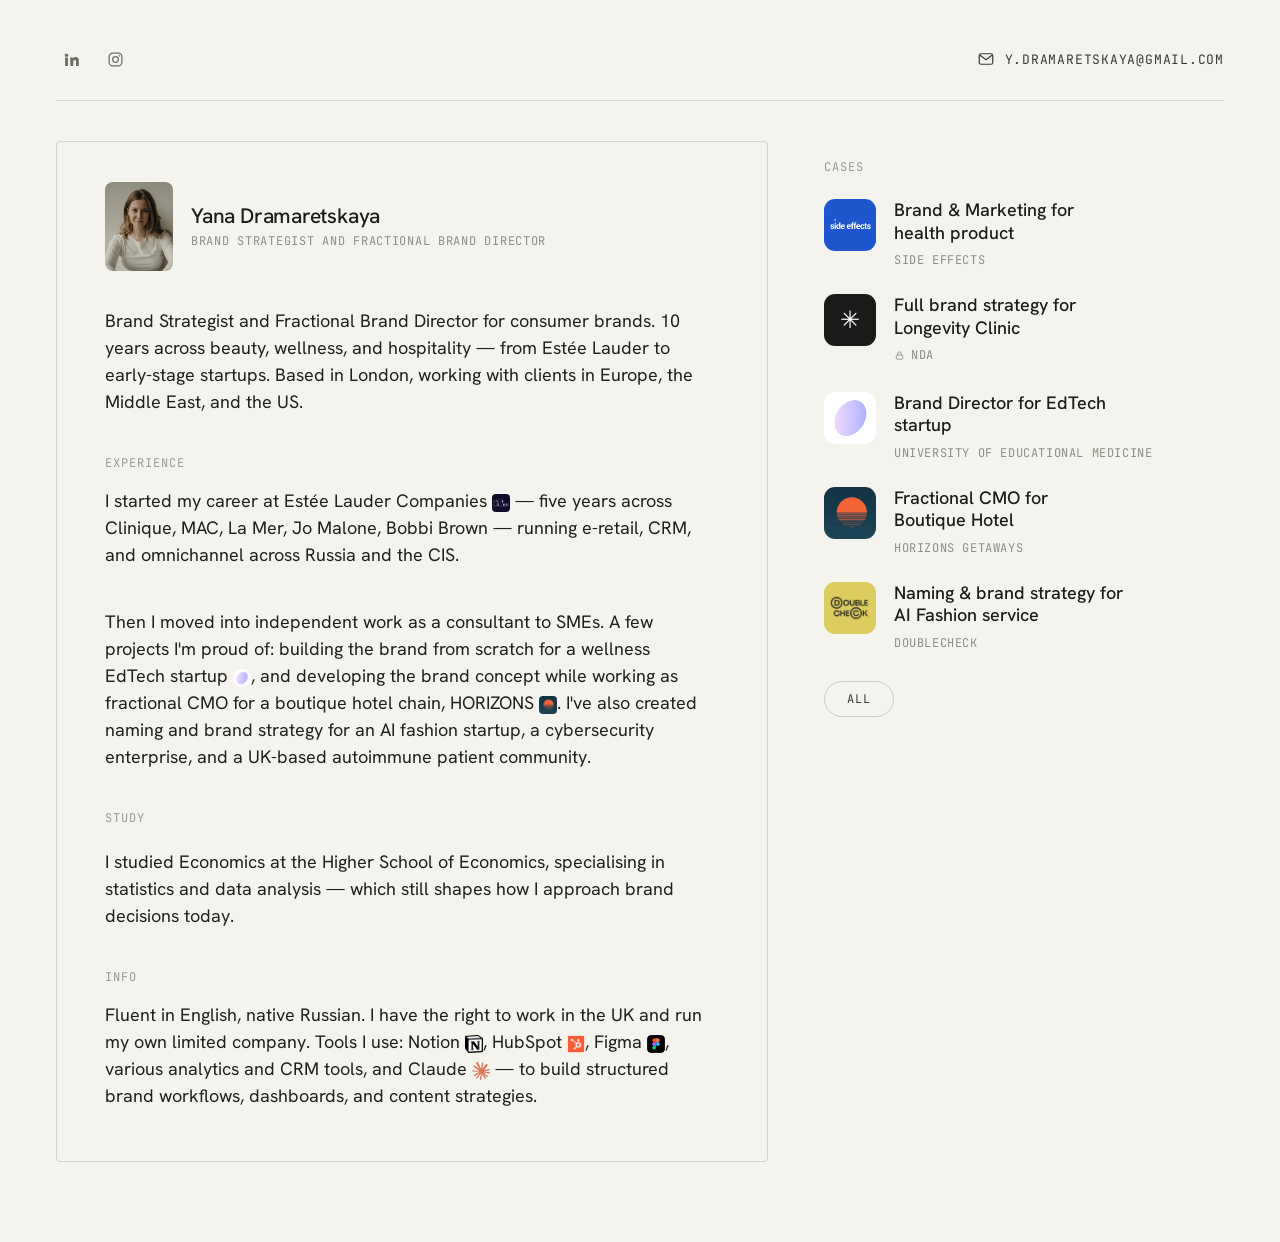
==== index.html @ 15976e36 "Add files via upload" ====
<!DOCTYPE html>
<html lang="en">
<head>
<meta charset="utf-8">
<meta name="viewport" content="width=device-width, initial-scale=1">
<title>Yana Dramaretskaya — Brand Strategist</title>
<link rel="preconnect" href="https://fonts.googleapis.com">
<link rel="preconnect" href="https://fonts.gstatic.com" crossorigin>
<link href="https://fonts.googleapis.com/css2?family=Hanken+Grotesk:wght@400;500;600&family=JetBrains+Mono:wght@400;500&display=swap" rel="stylesheet">
<style>
  * { box-sizing: border-box; }
  html, body { margin: 0; padding: 0; }
  body { background: #f4f3ee; }
  ::selection { background: #e3e1d8; }
</style>
</head>
<body>
<div style="min-height: 100vh; background: #f4f3ee; font-family: 'Hanken Grotesk', sans-serif; color: #1c1c1a; -webkit-font-smoothing: antialiased; padding: 44px 56px 80px;">

  <!-- Top bar -->
  <header style="display: flex; align-items: center; justify-content: space-between; max-width: 1360px; margin: 0 auto;">
    <div style="display: flex; align-items: center; gap: 14px;">
      <a href="#" style="display: inline-flex; align-items: center; justify-content: center; width: 30px; height: 30px; border-radius: 7px; color: #6f6e67; text-decoration: none;" aria-label="LinkedIn">
        <svg width="17" height="17" viewBox="0 0 24 24" fill="currentColor"><path d="M4.98 3.5a2.5 2.5 0 1 1 0 5 2.5 2.5 0 0 1 0-5zM3 9h4v12H3zM10 9h3.8v1.64h.05c.53-1 1.83-2.05 3.77-2.05 4.03 0 4.78 2.65 4.78 6.1V21h-4v-5.4c0-1.29-.02-2.95-1.8-2.95-1.8 0-2.08 1.4-2.08 2.85V21h-4z"></path></svg>
      </a>
      <a href="#" style="display: inline-flex; align-items: center; justify-content: center; width: 30px; height: 30px; border-radius: 7px; color: #6f6e67; text-decoration: none;" aria-label="Instagram">
        <svg width="17" height="17" viewBox="0 0 24 24" fill="none" stroke="currentColor" stroke-width="1.8"><rect x="3" y="3" width="18" height="18" rx="5"></rect><circle cx="12" cy="12" r="4"></circle><circle cx="17.4" cy="6.6" r="1.1" fill="currentColor" stroke="none"></circle></svg>
      </a>
    </div>
    <a href="mailto:Y.DRAMARETSKAYA@GMAIL.COM" style="display: inline-flex; align-items: center; gap: 10px; font-family: 'JetBrains Mono', monospace; font-size: 13px; letter-spacing: 0.06em; color: #3a3a36; text-decoration: none;">
      <svg width="18" height="18" viewBox="0 0 24 24" fill="none" stroke="currentColor" stroke-width="1.6"><rect x="3" y="5" width="18" height="14" rx="2.5"></rect><path d="M4 7l8 6 8-6"></path></svg>
      Y.DRAMARETSKAYA@GMAIL.COM
    </a>
  </header>

  <div style="max-width: 1360px; margin: 26px auto 0; height: 1px; background: #d7d6d0;"></div>

  <!-- Main grid -->
  <main style="max-width: 1360px; margin: 40px auto 0; display: grid; grid-template-columns: minmax(0, 1.78fr) minmax(0, 1fr); gap: 56px; align-items: start;">

    <!-- Left: bio card -->
    <section style="border: 1px solid #d2d1cb; border-radius: 4px; padding: 40px 48px 52px;">
      <div style="display: flex; align-items: center; gap: 18px; margin-bottom: 36px;">
        <img src="assets/images/yana.png" alt="Yana Dramaretskaya" style="width: 68px; height: 89px; border-radius: 8px; flex-shrink: 0; object-fit: cover;">
        <div>
          <div style="font-size: 21px; font-weight: 500; letter-spacing: -0.01em; line-height: 1.1;">Yana Dramaretskaya</div>
          <div style="font-family: 'JetBrains Mono', monospace; font-size: 12px; letter-spacing: 0.06em; color: #8e8d85; margin-top: 6px;">BRAND STRATEGIST AND FRACTIONAL BRAND DIRECTOR</div>
        </div>
      </div>

      <p style="font-size: 18px; line-height: 1.5; margin: 0 0 40px; max-width: 600px; color: #20201d;">Brand Strategist and Fractional Brand Director for consumer brands. 10 years across beauty, wellness, and hospitality — from Estée Lauder to early-stage startups. Based in London, working with clients in Europe, the Middle East, and the US.</p>

      <div style="font-family: 'JetBrains Mono', monospace; font-size: 12px; letter-spacing: 0.08em; color: #9b9a92; margin-bottom: 16px;">EXPERIENCE</div>
      <p style="font-size: 18px; line-height: 1.5; margin: 0 0 40px; max-width: 600px; color: #20201d;">I started my career at Estée Lauder Companies <img src="assets/images/estee-lauder.jpeg" alt="Estée Lauder" style="display: inline-block; width: 18px; height: 18px; border-radius: 4px; object-fit: cover; vertical-align: middle;"> — five years across Clinique, MAC, La Mer, Jo Malone, Bobbi Brown — running e-retail, CRM, and omnichannel across Russia and the CIS.</p>
      <p style="font-size: 18px; line-height: 1.5; margin: 0 0 40px; max-width: 600px; color: #20201d;">Then I moved into independent work as a consultant to SMEs. A few projects I'm proud of: building the brand from scratch for a wellness EdTech startup <img src="assets/images/edtech.png" alt="EdTech" style="display: inline-block; width: 18px; height: 18px; border-radius: 50%; object-fit: cover; vertical-align: middle;">, and developing the brand concept while working as fractional CMO for a boutique hotel chain, HORIZONS <img src="assets/images/horizons.png" alt="HORIZONS" style="display: inline-block; width: 18px; height: 18px; border-radius: 4px; object-fit: cover; vertical-align: middle;">. I've also created naming and brand strategy for an AI fashion startup, a cybersecurity enterprise, and a UK-based autoimmune patient community.</p>

      <div style="font-family: 'JetBrains Mono', monospace; font-size: 12px; letter-spacing: 0.08em; color: #9b9a92; margin-bottom: 22px;">STUDY</div>
      <p style="font-size: 18px; line-height: 1.5; margin: 0 0 40px; max-width: 600px; color: #20201d;">I studied Economics at the Higher School of Economics, specialising in statistics and data analysis — which still shapes how I approach brand decisions today.</p>

      <div style="font-family: 'JetBrains Mono', monospace; font-size: 12px; letter-spacing: 0.08em; color: #9b9a92; margin-bottom: 16px;">INFO</div>
      <p style="font-size: 18px; line-height: 1.5; margin: 0; max-width: 600px; color: #20201d;">Fluent in English, native Russian. I have the right to work in the UK and run my own limited company. Tools I use: Notion <img src="assets/images/notion.png" alt="Notion" style="display: inline-block; width: 18px; height: 18px; object-fit: contain; vertical-align: middle;">, HubSpot <img src="assets/images/hubspot.png" alt="HubSpot" style="display: inline-block; width: 18px; height: 18px; border-radius: 4px; object-fit: contain; vertical-align: middle;">, Figma <img src="assets/images/figma.png" alt="Figma" style="display: inline-block; width: 18px; height: 18px; border-radius: 4px; object-fit: contain; vertical-align: middle;">, various analytics and CRM tools, and Claude <img src="assets/images/claude.png" alt="Claude" style="display: inline-block; width: 18px; height: 18px; object-fit: contain; vertical-align: middle;"> — to build structured brand workflows, dashboards, and content strategies.</p>
    </section>

    <!-- Right: cases -->
    <aside style="padding-top: 18px;">
      <div style="font-family: 'JetBrains Mono', monospace; font-size: 12px; letter-spacing: 0.08em; color: #9b9a92; margin-bottom: 24px;">CASES</div>

      <a href="cases/side-effects.html" style="display: flex; gap: 18px; text-decoration: none; color: inherit; margin-bottom: 26px;">
        <img src="assets/images/side-effects.png" alt="Side Effects" style="width: 52px; height: 52px; border-radius: 11px; flex-shrink: 0; object-fit: cover;">
        <div>
          <div style="font-size: 18px; line-height: 1.25; font-weight: 500; max-width: 230px;">Brand &amp; Marketing for health product</div>
          <div style="font-family: 'JetBrains Mono', monospace; font-size: 12px; letter-spacing: 0.05em; color: #8e8d85; margin-top: 8px;">SIDE EFFECTS</div>
        </div>
      </a>

      <a href="#" style="display: flex; gap: 18px; text-decoration: none; color: inherit; margin-bottom: 26px;">
        <div style="width: 52px; height: 52px; border-radius: 11px; flex-shrink: 0; background: #1a1a18; display: flex; align-items: center; justify-content: center; color: #fff; font-size: 24px; line-height: 1;">✳</div>
        <div>
          <div style="font-size: 18px; line-height: 1.25; font-weight: 500; max-width: 230px;">Full brand strategy for Longevity Clinic</div>
          <div style="display: inline-flex; align-items: center; gap: 6px; font-family: 'JetBrains Mono', monospace; font-size: 12px; letter-spacing: 0.05em; color: #8e8d85; margin-top: 8px;"><svg width="11" height="11" viewBox="0 0 24 24" fill="none" stroke="currentColor" stroke-width="2"><rect x="5" y="11" width="14" height="9" rx="2"></rect><path d="M8 11V8a4 4 0 0 1 8 0v3"></path></svg>NDA</div>
        </div>
      </a>

      <a href="cases/university.html" style="display: flex; gap: 18px; text-decoration: none; color: inherit; margin-bottom: 26px;">
        <img src="assets/images/edtech.png" alt="EdTech" style="width: 52px; height: 52px; border-radius: 11px; flex-shrink: 0; object-fit: cover;">
        <div>
          <div style="font-size: 18px; line-height: 1.25; font-weight: 500; max-width: 230px;">Brand Director for EdTech startup</div>
          <div style="font-family: 'JetBrains Mono', monospace; font-size: 12px; letter-spacing: 0.05em; color: #8e8d85; margin-top: 8px;">UNIVERSITY OF EDUCATIONAL MEDICINE</div>
        </div>
      </a>

      <a href="cases/horizons.html" style="display: flex; gap: 18px; text-decoration: none; color: inherit; margin-bottom: 26px;">
        <img src="assets/images/horizons.png" alt="HORIZONS" style="width: 52px; height: 52px; border-radius: 11px; flex-shrink: 0; object-fit: cover;">
        <div>
          <div style="font-size: 18px; line-height: 1.25; font-weight: 500; max-width: 230px;">Fractional CMO for Boutique Hotel</div>
          <div style="font-family: 'JetBrains Mono', monospace; font-size: 12px; letter-spacing: 0.05em; color: #8e8d85; margin-top: 8px;">HORIZONS GETAWAYS</div>
        </div>
      </a>

      <a href="cases/doublecheck.html" style="display: flex; gap: 18px; text-decoration: none; color: inherit; margin-bottom: 30px;">
        <img src="assets/images/doublecheck.png" alt="DoubleCheck" style="width: 52px; height: 52px; border-radius: 11px; flex-shrink: 0; object-fit: cover;">
        <div>
          <div style="font-size: 18px; line-height: 1.25; font-weight: 500; max-width: 230px;">Naming &amp; brand strategy for AI Fashion service</div>
          <div style="font-family: 'JetBrains Mono', monospace; font-size: 12px; letter-spacing: 0.05em; color: #8e8d85; margin-top: 8px;">DOUBLECHECK</div>
        </div>
      </a>

      <a href="#" style="display: inline-flex; align-items: center; justify-content: center; padding: 9px 22px; border: 1px solid #cbcac4; border-radius: 999px; font-family: 'JetBrains Mono', monospace; font-size: 12px; letter-spacing: 0.08em; color: #3a3a36; text-decoration: none;">ALL</a>
    </aside>

  </main>
</div>
</body>
</html>
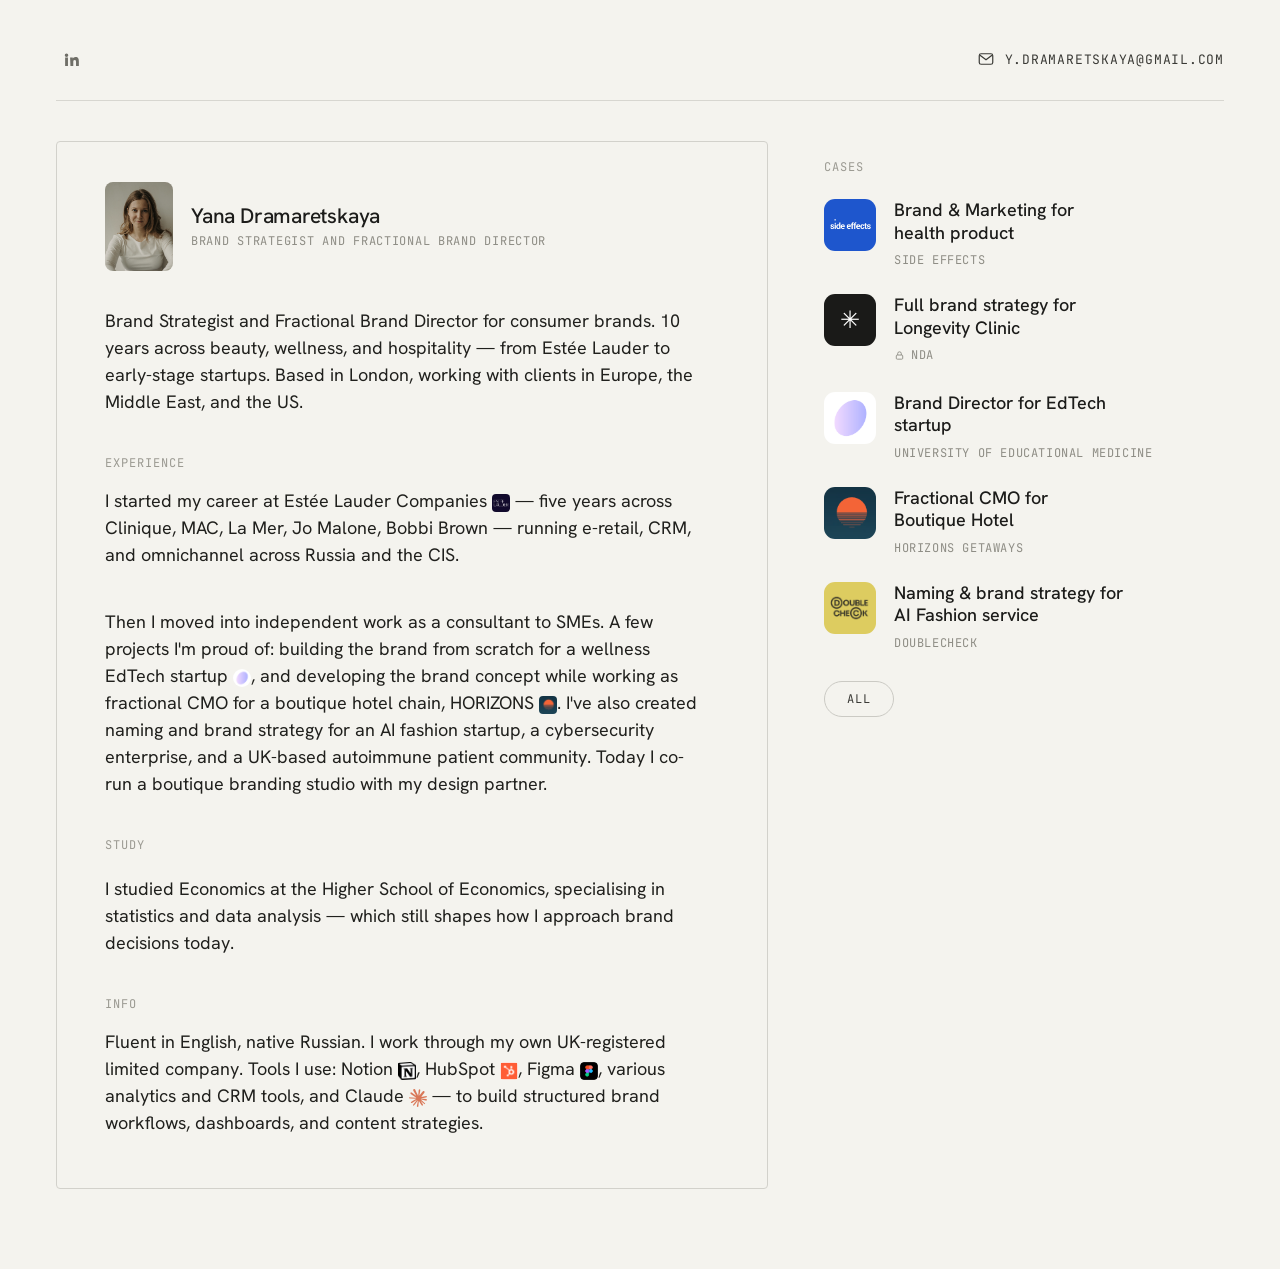
==== commit 5c6d5358: "Add files via upload" ====
--- a/index.html
+++ b/index.html
@@ -20,11 +20,8 @@
   <!-- Top bar -->
   <header style="display: flex; align-items: center; justify-content: space-between; max-width: 1360px; margin: 0 auto;">
     <div style="display: flex; align-items: center; gap: 14px;">
-      <a href="#" style="display: inline-flex; align-items: center; justify-content: center; width: 30px; height: 30px; border-radius: 7px; color: #6f6e67; text-decoration: none;" aria-label="LinkedIn">
+      <a href="https://www.linkedin.com/in/yanina-dramaretskaya/" target="_blank" rel="noopener" style="display: inline-flex; align-items: center; justify-content: center; width: 30px; height: 30px; border-radius: 7px; color: #6f6e67; text-decoration: none;" aria-label="LinkedIn">
         <svg width="17" height="17" viewBox="0 0 24 24" fill="currentColor"><path d="M4.98 3.5a2.5 2.5 0 1 1 0 5 2.5 2.5 0 0 1 0-5zM3 9h4v12H3zM10 9h3.8v1.64h.05c.53-1 1.83-2.05 3.77-2.05 4.03 0 4.78 2.65 4.78 6.1V21h-4v-5.4c0-1.29-.02-2.95-1.8-2.95-1.8 0-2.08 1.4-2.08 2.85V21h-4z"></path></svg>
-      </a>
-      <a href="#" style="display: inline-flex; align-items: center; justify-content: center; width: 30px; height: 30px; border-radius: 7px; color: #6f6e67; text-decoration: none;" aria-label="Instagram">
-        <svg width="17" height="17" viewBox="0 0 24 24" fill="none" stroke="currentColor" stroke-width="1.8"><rect x="3" y="3" width="18" height="18" rx="5"></rect><circle cx="12" cy="12" r="4"></circle><circle cx="17.4" cy="6.6" r="1.1" fill="currentColor" stroke="none"></circle></svg>
       </a>
     </div>
     <a href="mailto:Y.DRAMARETSKAYA@GMAIL.COM" style="display: inline-flex; align-items: center; gap: 10px; font-family: 'JetBrains Mono', monospace; font-size: 13px; letter-spacing: 0.06em; color: #3a3a36; text-decoration: none;">
@@ -52,13 +49,13 @@
 
       <div style="font-family: 'JetBrains Mono', monospace; font-size: 12px; letter-spacing: 0.08em; color: #9b9a92; margin-bottom: 16px;">EXPERIENCE</div>
       <p style="font-size: 18px; line-height: 1.5; margin: 0 0 40px; max-width: 600px; color: #20201d;">I started my career at Estée Lauder Companies <img src="assets/images/estee-lauder.jpeg" alt="Estée Lauder" style="display: inline-block; width: 18px; height: 18px; border-radius: 4px; object-fit: cover; vertical-align: middle;"> — five years across Clinique, MAC, La Mer, Jo Malone, Bobbi Brown — running e-retail, CRM, and omnichannel across Russia and the CIS.</p>
-      <p style="font-size: 18px; line-height: 1.5; margin: 0 0 40px; max-width: 600px; color: #20201d;">Then I moved into independent work as a consultant to SMEs. A few projects I'm proud of: building the brand from scratch for a wellness EdTech startup <img src="assets/images/edtech.png" alt="EdTech" style="display: inline-block; width: 18px; height: 18px; border-radius: 50%; object-fit: cover; vertical-align: middle;">, and developing the brand concept while working as fractional CMO for a boutique hotel chain, HORIZONS <img src="assets/images/horizons.png" alt="HORIZONS" style="display: inline-block; width: 18px; height: 18px; border-radius: 4px; object-fit: cover; vertical-align: middle;">. I've also created naming and brand strategy for an AI fashion startup, a cybersecurity enterprise, and a UK-based autoimmune patient community.</p>
+      <p style="font-size: 18px; line-height: 1.5; margin: 0 0 40px; max-width: 600px; color: #20201d;">Then I moved into independent work as a consultant to SMEs. A few projects I'm proud of: building the brand from scratch for a wellness EdTech startup <img src="assets/images/edtech.png" alt="EdTech" style="display: inline-block; width: 18px; height: 18px; border-radius: 50%; object-fit: cover; vertical-align: middle;">, and developing the brand concept while working as fractional CMO for a boutique hotel chain, HORIZONS <img src="assets/images/horizons.png" alt="HORIZONS" style="display: inline-block; width: 18px; height: 18px; border-radius: 4px; object-fit: cover; vertical-align: middle;">. I've also created naming and brand strategy for an AI fashion startup, a cybersecurity enterprise, and a UK-based autoimmune patient community. Today I co-run a boutique branding studio with my design partner.</p>
 
       <div style="font-family: 'JetBrains Mono', monospace; font-size: 12px; letter-spacing: 0.08em; color: #9b9a92; margin-bottom: 22px;">STUDY</div>
       <p style="font-size: 18px; line-height: 1.5; margin: 0 0 40px; max-width: 600px; color: #20201d;">I studied Economics at the Higher School of Economics, specialising in statistics and data analysis — which still shapes how I approach brand decisions today.</p>
 
       <div style="font-family: 'JetBrains Mono', monospace; font-size: 12px; letter-spacing: 0.08em; color: #9b9a92; margin-bottom: 16px;">INFO</div>
-      <p style="font-size: 18px; line-height: 1.5; margin: 0; max-width: 600px; color: #20201d;">Fluent in English, native Russian. I have the right to work in the UK and run my own limited company. Tools I use: Notion <img src="assets/images/notion.png" alt="Notion" style="display: inline-block; width: 18px; height: 18px; object-fit: contain; vertical-align: middle;">, HubSpot <img src="assets/images/hubspot.png" alt="HubSpot" style="display: inline-block; width: 18px; height: 18px; border-radius: 4px; object-fit: contain; vertical-align: middle;">, Figma <img src="assets/images/figma.png" alt="Figma" style="display: inline-block; width: 18px; height: 18px; border-radius: 4px; object-fit: contain; vertical-align: middle;">, various analytics and CRM tools, and Claude <img src="assets/images/claude.png" alt="Claude" style="display: inline-block; width: 18px; height: 18px; object-fit: contain; vertical-align: middle;"> — to build structured brand workflows, dashboards, and content strategies.</p>
+      <p style="font-size: 18px; line-height: 1.5; margin: 0; max-width: 600px; color: #20201d;">Fluent in English, native Russian. I work through my own UK-registered limited company. Tools I use: Notion <img src="assets/images/notion.png" alt="Notion" style="display: inline-block; width: 18px; height: 18px; object-fit: contain; vertical-align: middle;">, HubSpot <img src="assets/images/hubspot.png" alt="HubSpot" style="display: inline-block; width: 18px; height: 18px; border-radius: 4px; object-fit: contain; vertical-align: middle;">, Figma <img src="assets/images/figma.png" alt="Figma" style="display: inline-block; width: 18px; height: 18px; border-radius: 4px; object-fit: contain; vertical-align: middle;">, various analytics and CRM tools, and Claude <img src="assets/images/claude.png" alt="Claude" style="display: inline-block; width: 18px; height: 18px; object-fit: contain; vertical-align: middle;"> — to build structured brand workflows, dashboards, and content strategies.</p>
     </section>
 
     <!-- Right: cases -->
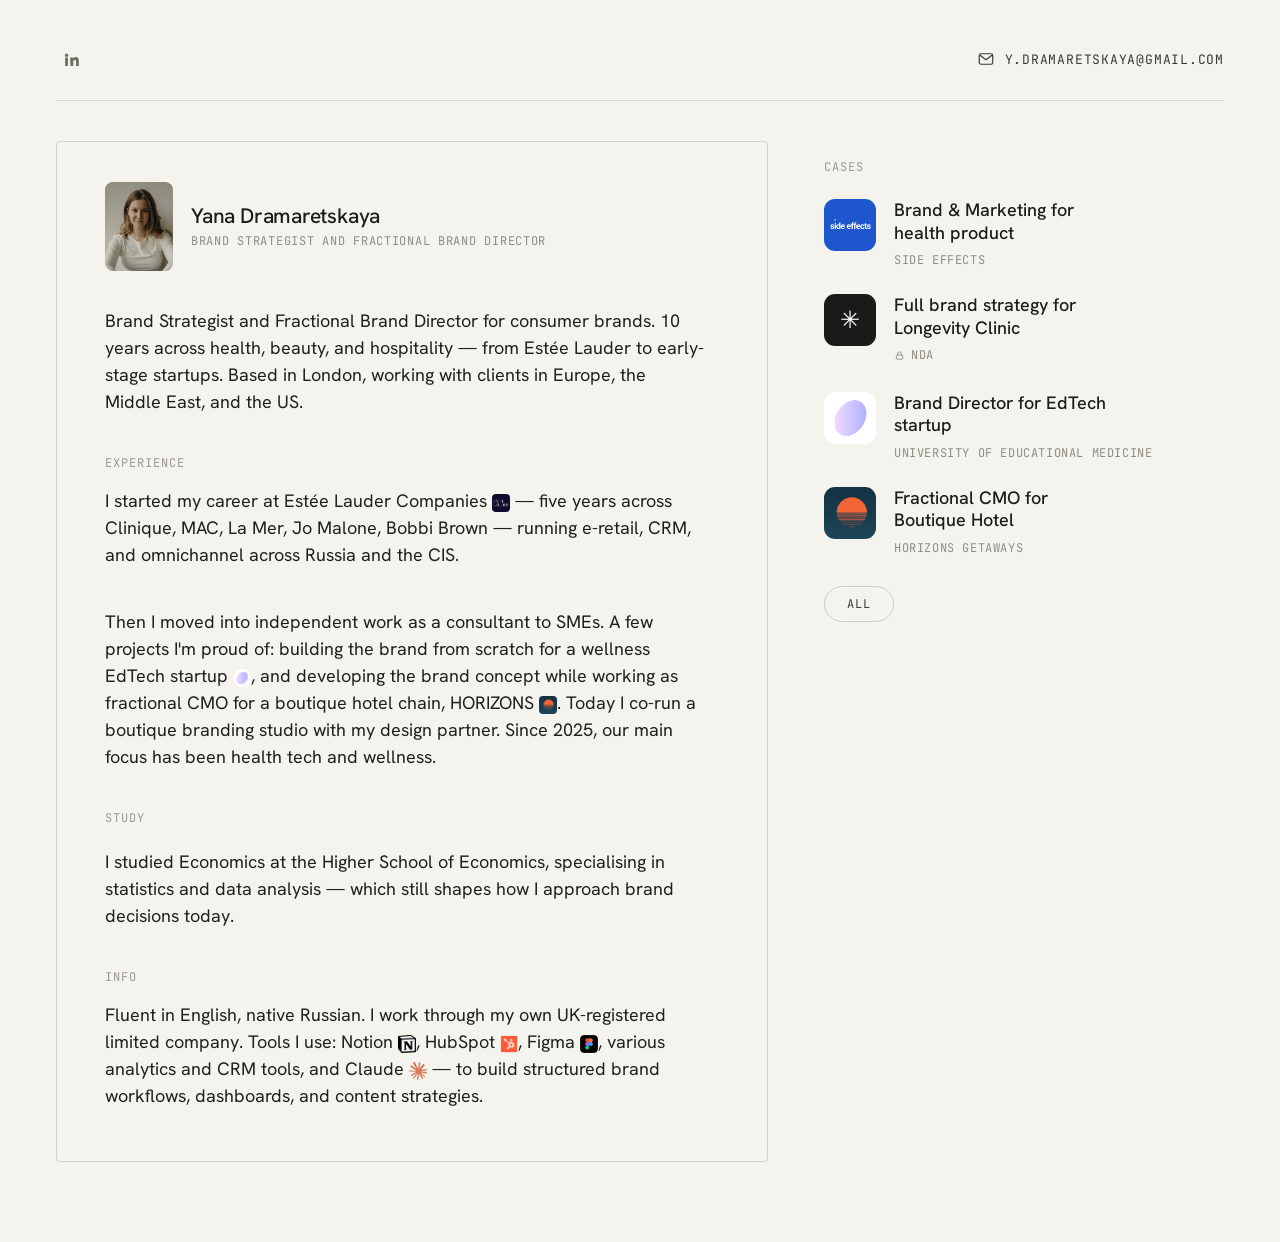
==== commit 658a78f1: "Add files via upload" ====
--- a/index.html
+++ b/index.html
@@ -45,11 +45,11 @@
         </div>
       </div>
 
-      <p style="font-size: 18px; line-height: 1.5; margin: 0 0 40px; max-width: 600px; color: #20201d;">Brand Strategist and Fractional Brand Director for consumer brands. 10 years across beauty, wellness, and hospitality — from Estée Lauder to early-stage startups. Based in London, working with clients in Europe, the Middle East, and the US.</p>
+      <p style="font-size: 18px; line-height: 1.5; margin: 0 0 40px; max-width: 600px; color: #20201d;">Brand Strategist and Fractional Brand Director for consumer brands. 10 years across health, beauty, and hospitality — from Estée Lauder to early-stage startups. Based in London, working with clients in Europe, the Middle East, and the US.</p>
 
       <div style="font-family: 'JetBrains Mono', monospace; font-size: 12px; letter-spacing: 0.08em; color: #9b9a92; margin-bottom: 16px;">EXPERIENCE</div>
       <p style="font-size: 18px; line-height: 1.5; margin: 0 0 40px; max-width: 600px; color: #20201d;">I started my career at Estée Lauder Companies <img src="assets/images/estee-lauder.jpeg" alt="Estée Lauder" style="display: inline-block; width: 18px; height: 18px; border-radius: 4px; object-fit: cover; vertical-align: middle;"> — five years across Clinique, MAC, La Mer, Jo Malone, Bobbi Brown — running e-retail, CRM, and omnichannel across Russia and the CIS.</p>
-      <p style="font-size: 18px; line-height: 1.5; margin: 0 0 40px; max-width: 600px; color: #20201d;">Then I moved into independent work as a consultant to SMEs. A few projects I'm proud of: building the brand from scratch for a wellness EdTech startup <img src="assets/images/edtech.png" alt="EdTech" style="display: inline-block; width: 18px; height: 18px; border-radius: 50%; object-fit: cover; vertical-align: middle;">, and developing the brand concept while working as fractional CMO for a boutique hotel chain, HORIZONS <img src="assets/images/horizons.png" alt="HORIZONS" style="display: inline-block; width: 18px; height: 18px; border-radius: 4px; object-fit: cover; vertical-align: middle;">. I've also created naming and brand strategy for an AI fashion startup, a cybersecurity enterprise, and a UK-based autoimmune patient community. Today I co-run a boutique branding studio with my design partner.</p>
+      <p style="font-size: 18px; line-height: 1.5; margin: 0 0 40px; max-width: 600px; color: #20201d;">Then I moved into independent work as a consultant to SMEs. A few projects I'm proud of: building the brand from scratch for a wellness EdTech startup <img src="assets/images/edtech.png" alt="EdTech" style="display: inline-block; width: 18px; height: 18px; border-radius: 50%; object-fit: cover; vertical-align: middle;">, and developing the brand concept while working as fractional CMO for a boutique hotel chain, HORIZONS <img src="assets/images/horizons.png" alt="HORIZONS" style="display: inline-block; width: 18px; height: 18px; border-radius: 4px; object-fit: cover; vertical-align: middle;">. Today I co-run a boutique branding studio with my design partner. Since 2025, our main focus has been health tech and wellness.</p>
 
       <div style="font-family: 'JetBrains Mono', monospace; font-size: 12px; letter-spacing: 0.08em; color: #9b9a92; margin-bottom: 22px;">STUDY</div>
       <p style="font-size: 18px; line-height: 1.5; margin: 0 0 40px; max-width: 600px; color: #20201d;">I studied Economics at the Higher School of Economics, specialising in statistics and data analysis — which still shapes how I approach brand decisions today.</p>
@@ -86,7 +86,7 @@
         </div>
       </a>
 
-      <a href="cases/horizons.html" style="display: flex; gap: 18px; text-decoration: none; color: inherit; margin-bottom: 26px;">
+      <a href="cases/horizons.html" style="display: flex; gap: 18px; text-decoration: none; color: inherit; margin-bottom: 30px;">
         <img src="assets/images/horizons.png" alt="HORIZONS" style="width: 52px; height: 52px; border-radius: 11px; flex-shrink: 0; object-fit: cover;">
         <div>
           <div style="font-size: 18px; line-height: 1.25; font-weight: 500; max-width: 230px;">Fractional CMO for Boutique Hotel</div>
@@ -94,13 +94,6 @@
         </div>
       </a>
 
-      <a href="cases/doublecheck.html" style="display: flex; gap: 18px; text-decoration: none; color: inherit; margin-bottom: 30px;">
-        <img src="assets/images/doublecheck.png" alt="DoubleCheck" style="width: 52px; height: 52px; border-radius: 11px; flex-shrink: 0; object-fit: cover;">
-        <div>
-          <div style="font-size: 18px; line-height: 1.25; font-weight: 500; max-width: 230px;">Naming &amp; brand strategy for AI Fashion service</div>
-          <div style="font-family: 'JetBrains Mono', monospace; font-size: 12px; letter-spacing: 0.05em; color: #8e8d85; margin-top: 8px;">DOUBLECHECK</div>
-        </div>
-      </a>
 
       <a href="#" style="display: inline-flex; align-items: center; justify-content: center; padding: 9px 22px; border: 1px solid #cbcac4; border-radius: 999px; font-family: 'JetBrains Mono', monospace; font-size: 12px; letter-spacing: 0.08em; color: #3a3a36; text-decoration: none;">ALL</a>
     </aside>
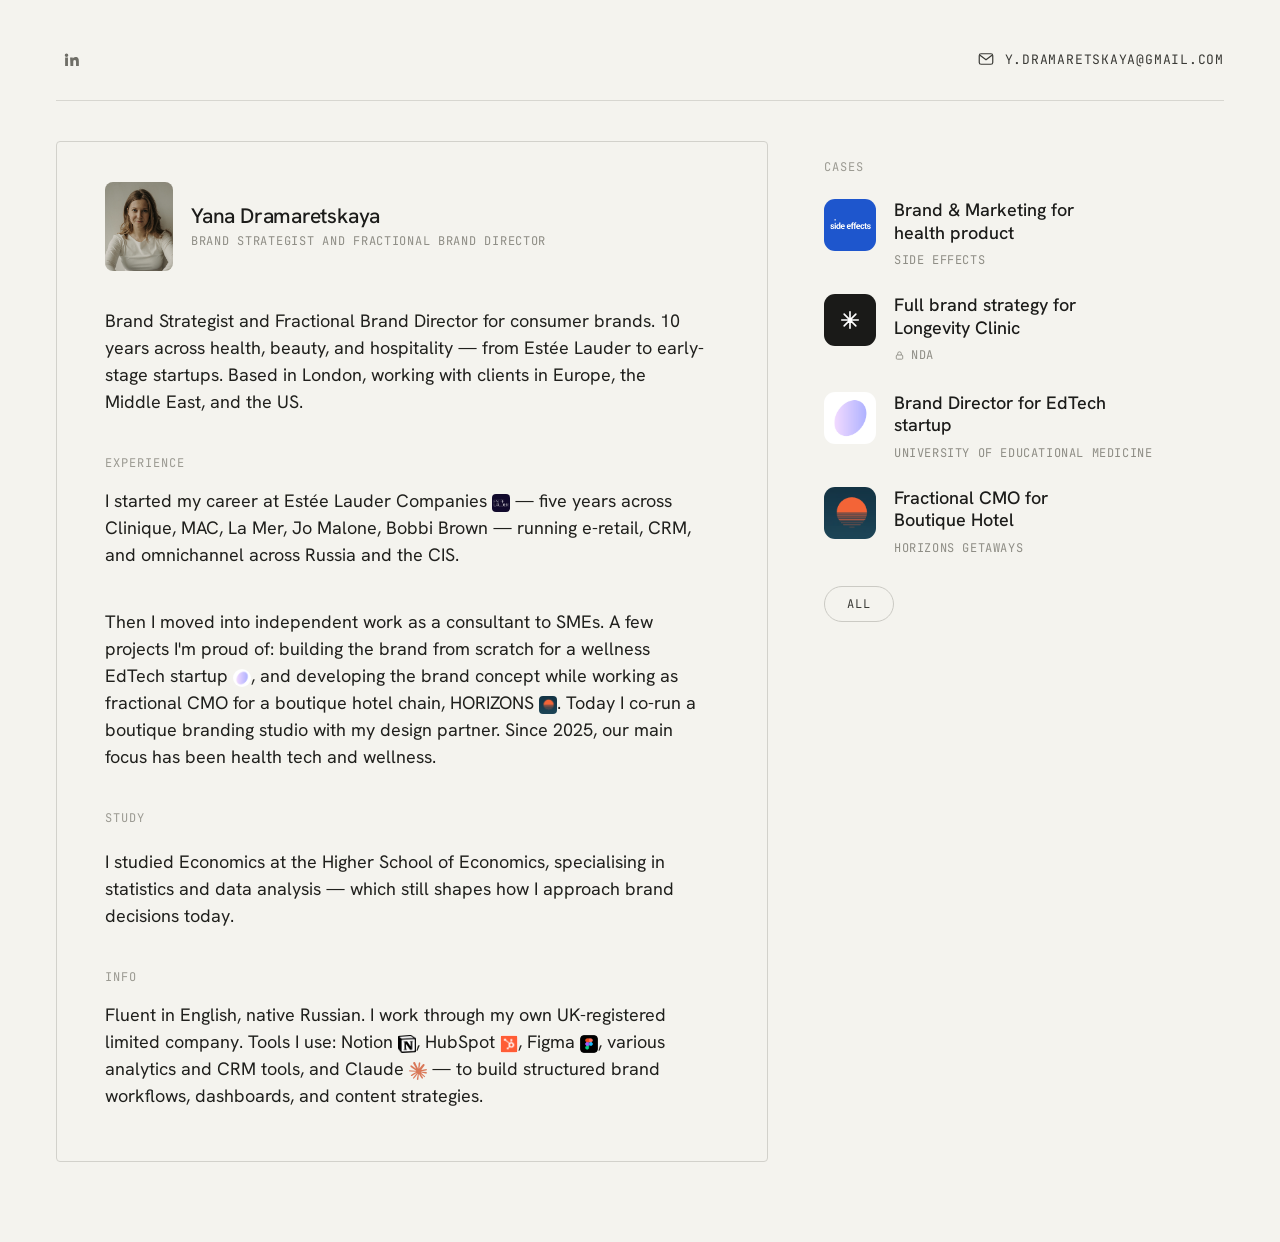
==== commit 7de56884: "Add files via upload" ====
--- a/index.html
+++ b/index.html
@@ -12,31 +12,50 @@
   html, body { margin: 0; padding: 0; }
   body { background: #f4f3ee; }
   ::selection { background: #e3e1d8; }
+  img { max-width: 100%; }
+
+  /* Tablet & mobile: one column, tighter spacing */
+  @media (max-width: 900px) {
+    .page { padding: 24px 20px 56px !important; }
+    .divider { margin-top: 18px !important; }
+    .grid { grid-template-columns: 1fr !important; gap: 44px !important; margin-top: 24px !important; }
+    .bio { padding: 28px 22px 32px !important; }
+    .bio p { font-size: 16px !important; margin-bottom: 30px !important; max-width: none !important; }
+    .bio p:last-of-type { margin-bottom: 0 !important; }
+    .cases { padding-top: 0 !important; }
+  }
+
+  /* Small phones */
+  @media (max-width: 420px) {
+    .page { padding: 20px 16px 48px !important; }
+    .email { font-size: 11px !important; letter-spacing: 0.03em !important; gap: 8px !important; }
+    .bio { padding: 24px 18px 28px !important; }
+  }
 </style>
 </head>
 <body>
-<div style="min-height: 100vh; background: #f4f3ee; font-family: 'Hanken Grotesk', sans-serif; color: #1c1c1a; -webkit-font-smoothing: antialiased; padding: 44px 56px 80px;">
+<div class="page" style="min-height: 100vh; background: #f4f3ee; font-family: 'Hanken Grotesk', sans-serif; color: #1c1c1a; -webkit-font-smoothing: antialiased; padding: 44px 56px 80px;">
 
   <!-- Top bar -->
-  <header style="display: flex; align-items: center; justify-content: space-between; max-width: 1360px; margin: 0 auto;">
+  <header class="topbar" style="display: flex; align-items: center; justify-content: space-between; max-width: 1360px; margin: 0 auto;">
     <div style="display: flex; align-items: center; gap: 14px;">
       <a href="https://www.linkedin.com/in/yanina-dramaretskaya/" target="_blank" rel="noopener" style="display: inline-flex; align-items: center; justify-content: center; width: 30px; height: 30px; border-radius: 7px; color: #6f6e67; text-decoration: none;" aria-label="LinkedIn">
         <svg width="17" height="17" viewBox="0 0 24 24" fill="currentColor"><path d="M4.98 3.5a2.5 2.5 0 1 1 0 5 2.5 2.5 0 0 1 0-5zM3 9h4v12H3zM10 9h3.8v1.64h.05c.53-1 1.83-2.05 3.77-2.05 4.03 0 4.78 2.65 4.78 6.1V21h-4v-5.4c0-1.29-.02-2.95-1.8-2.95-1.8 0-2.08 1.4-2.08 2.85V21h-4z"></path></svg>
       </a>
     </div>
-    <a href="mailto:Y.DRAMARETSKAYA@GMAIL.COM" style="display: inline-flex; align-items: center; gap: 10px; font-family: 'JetBrains Mono', monospace; font-size: 13px; letter-spacing: 0.06em; color: #3a3a36; text-decoration: none;">
+    <a class="email" href="mailto:Y.DRAMARETSKAYA@GMAIL.COM" style="display: inline-flex; align-items: center; gap: 10px; font-family: 'JetBrains Mono', monospace; font-size: 13px; letter-spacing: 0.06em; color: #3a3a36; text-decoration: none;">
       <svg width="18" height="18" viewBox="0 0 24 24" fill="none" stroke="currentColor" stroke-width="1.6"><rect x="3" y="5" width="18" height="14" rx="2.5"></rect><path d="M4 7l8 6 8-6"></path></svg>
       Y.DRAMARETSKAYA@GMAIL.COM
     </a>
   </header>
 
-  <div style="max-width: 1360px; margin: 26px auto 0; height: 1px; background: #d7d6d0;"></div>
+  <div class="divider" style="max-width: 1360px; margin: 26px auto 0; height: 1px; background: #d7d6d0;"></div>
 
   <!-- Main grid -->
-  <main style="max-width: 1360px; margin: 40px auto 0; display: grid; grid-template-columns: minmax(0, 1.78fr) minmax(0, 1fr); gap: 56px; align-items: start;">
+  <main class="grid" style="max-width: 1360px; margin: 40px auto 0; display: grid; grid-template-columns: minmax(0, 1.78fr) minmax(0, 1fr); gap: 56px; align-items: start;">
 
     <!-- Left: bio card -->
-    <section style="border: 1px solid #d2d1cb; border-radius: 4px; padding: 40px 48px 52px;">
+    <section class="bio" style="border: 1px solid #d2d1cb; border-radius: 4px; padding: 40px 48px 52px;">
       <div style="display: flex; align-items: center; gap: 18px; margin-bottom: 36px;">
         <img src="assets/images/yana.png" alt="Yana Dramaretskaya" style="width: 68px; height: 89px; border-radius: 8px; flex-shrink: 0; object-fit: cover;">
         <div>
@@ -59,7 +78,7 @@
     </section>
 
     <!-- Right: cases -->
-    <aside style="padding-top: 18px;">
+    <aside class="cases" style="padding-top: 18px;">
       <div style="font-family: 'JetBrains Mono', monospace; font-size: 12px; letter-spacing: 0.08em; color: #9b9a92; margin-bottom: 24px;">CASES</div>
 
       <a href="cases/side-effects.html" style="display: flex; gap: 18px; text-decoration: none; color: inherit; margin-bottom: 26px;">
@@ -71,7 +90,7 @@
       </a>
 
       <a href="#" style="display: flex; gap: 18px; text-decoration: none; color: inherit; margin-bottom: 26px;">
-        <div style="width: 52px; height: 52px; border-radius: 11px; flex-shrink: 0; background: #1a1a18; display: flex; align-items: center; justify-content: center; color: #fff; font-size: 24px; line-height: 1;">✳</div>
+        <div style="width: 52px; height: 52px; border-radius: 11px; flex-shrink: 0; background: #1a1a18; display: flex; align-items: center; justify-content: center; color: #fff; font-size: 24px; line-height: 1;"><svg width="22" height="22" viewBox="0 0 24 24" fill="none" stroke="#fff" stroke-width="1.8" stroke-linecap="round" aria-hidden="true"><path d="M12 3v18M3 12h18M5.64 5.64l12.72 12.72M18.36 5.64L5.64 18.36"></path></svg></div>
         <div>
           <div style="font-size: 18px; line-height: 1.25; font-weight: 500; max-width: 230px;">Full brand strategy for Longevity Clinic</div>
           <div style="display: inline-flex; align-items: center; gap: 6px; font-family: 'JetBrains Mono', monospace; font-size: 12px; letter-spacing: 0.05em; color: #8e8d85; margin-top: 8px;"><svg width="11" height="11" viewBox="0 0 24 24" fill="none" stroke="currentColor" stroke-width="2"><rect x="5" y="11" width="14" height="9" rx="2"></rect><path d="M8 11V8a4 4 0 0 1 8 0v3"></path></svg>NDA</div>
